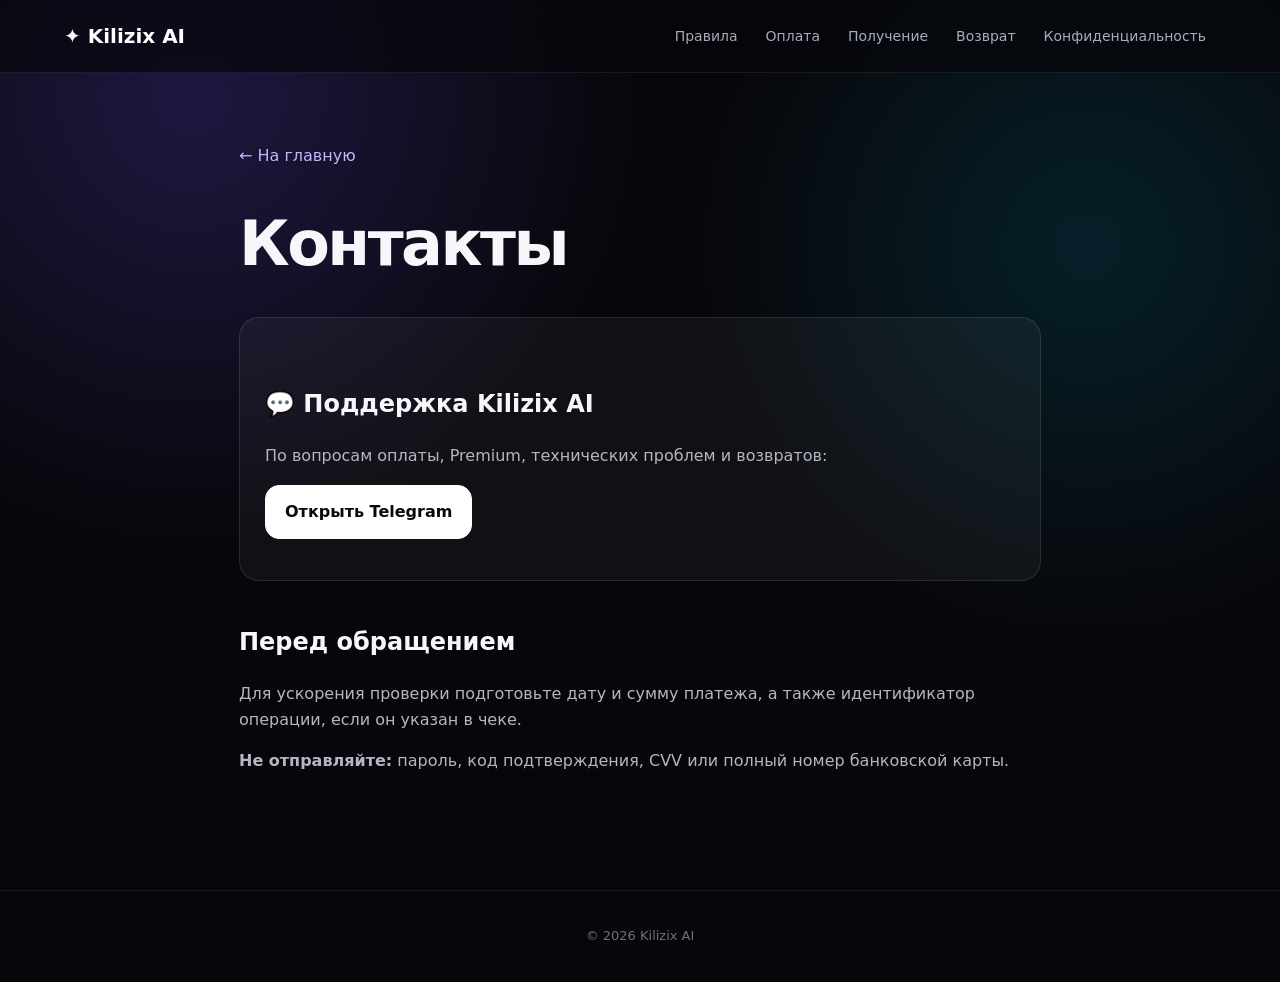
==== contacts.html @ 219e63a4 "Create contacts.html" ====
<!doctype html><html lang="ru"><head><meta charset="utf-8"><meta name="viewport" content="width=device-width,initial-scale=1"><title>Контакты — Kilizix AI</title><link rel="stylesheet" href="style.css"></head><body><header class="nav"><a class="brand" href="index.html">✦ Kilizix AI</a><nav><a href="rules.html">Правила</a><a href="payment.html">Оплата</a><a href="delivery.html">Получение</a><a href="refund.html">Возврат</a><a href="privacy.html">Конфиденциальность</a></nav></header><main class="page"><a class="back" href="index.html">← На главную</a><h1>Контакты</h1><div class="panel"><h2>💬 Поддержка Kilizix AI</h2><p>По вопросам оплаты, Premium, технических проблем и возвратов:</p><p><a class="button primary" href="https://t.me/kilizixAI">Открыть Telegram</a></p></div><h2>Перед обращением</h2><p>Для ускорения проверки подготовьте дату и сумму платежа, а также идентификатор операции, если он указан в чеке.</p><p><strong>Не отправляйте:</strong> пароль, код подтверждения, CVV или полный номер банковской карты.</p></main><footer>© 2026 Kilizix AI</footer></body></html>
---- style.css ----
:root{font-family:Inter,ui-sans-serif,system-ui,-apple-system,BlinkMacSystemFont,"Segoe UI",sans-serif;color:#f7f7fb;background:#07070b;line-height:1.6}*{box-sizing:border-box}body{margin:0;min-height:100vh;background:radial-gradient(circle at 15% 10%,rgba(115,82,255,.22),transparent 32%),radial-gradient(circle at 85% 25%,rgba(0,210,255,.12),transparent 30%),#07070b}.bg{position:fixed;inset:0;pointer-events:none;background:linear-gradient(120deg,transparent 0%,rgba(255,255,255,.025) 45%,transparent 100%)}.nav{position:sticky;top:0;z-index:5;display:flex;align-items:center;justify-content:space-between;gap:24px;padding:18px clamp(20px,5vw,72px);background:rgba(7,7,11,.68);backdrop-filter:blur(22px);border-bottom:1px solid rgba(255,255,255,.08)}.brand{font-weight:800;font-size:20px;color:#fff;text-decoration:none;white-space:nowrap}.brand span{margin-right:7px}nav{display:flex;flex-wrap:wrap;justify-content:flex-end;gap:8px}nav a{color:#aaaabe;text-decoration:none;padding:7px 10px;border-radius:10px;font-size:14px}nav a:hover{color:#fff;background:rgba(255,255,255,.07)}.hero{max-width:1120px;margin:0 auto;padding:100px 24px 70px}.badge{display:inline-block;padding:7px 12px;border:1px solid rgba(255,255,255,.12);border-radius:999px;background:rgba(255,255,255,.05);color:#c9c8d8;font-size:13px}.hero h1{font-size:clamp(44px,7vw,82px);line-height:1.02;letter-spacing:-.055em;margin:22px 0}.hero h1 span{background:linear-gradient(90deg,#fff,#aaa3ff);-webkit-background-clip:text;background-clip:text;color:transparent}.lead{max-width:680px;color:#aaa9ba;font-size:19px}.actions{display:flex;flex-wrap:wrap;gap:12px;margin:30px 0 65px}.button{display:inline-block;text-decoration:none;color:#fff;padding:13px 19px;border-radius:14px;border:1px solid rgba(255,255,255,.13);background:rgba(255,255,255,.06);transition:.2s}.button:hover{transform:translateY(-2px);background:rgba(255,255,255,.1)}.button.primary{background:#fff;color:#09090d;border-color:#fff;font-weight:700}.cards{display:grid;grid-template-columns:repeat(2,1fr);gap:14px}.card{padding:25px;border:1px solid rgba(255,255,255,.1);border-radius:22px;background:rgba(255,255,255,.045);backdrop-filter:blur(18px);color:#fff;text-decoration:none}.card:hover{background:rgba(255,255,255,.075);transform:translateY(-2px)}.card b{display:block;font-size:18px;margin-bottom:7px}.card span{color:#aaa9ba;font-size:14px}.page{max-width:850px;margin:0 auto;padding:70px 24px 100px}.page h1{font-size:clamp(38px,6vw,62px);line-height:1.05;letter-spacing:-.04em}.page h2{margin-top:42px}.page p,.page li{color:#b7b5c4}.panel{padding:25px;border:1px solid rgba(255,255,255,.1);border-radius:20px;background:rgba(255,255,255,.045);margin:22px 0}.price{font-size:34px;font-weight:800;color:#fff}.back{color:#bcb9ff;text-decoration:none}footer{text-align:center;color:#6f6e7b;padding:35px 20px;border-top:1px solid rgba(255,255,255,.07);font-size:13px}@media(max-width:760px){.nav{align-items:flex-start;flex-direction:column}nav{justify-content:flex-start}.hero{padding-top:65px}.cards{grid-template-columns:1fr}}
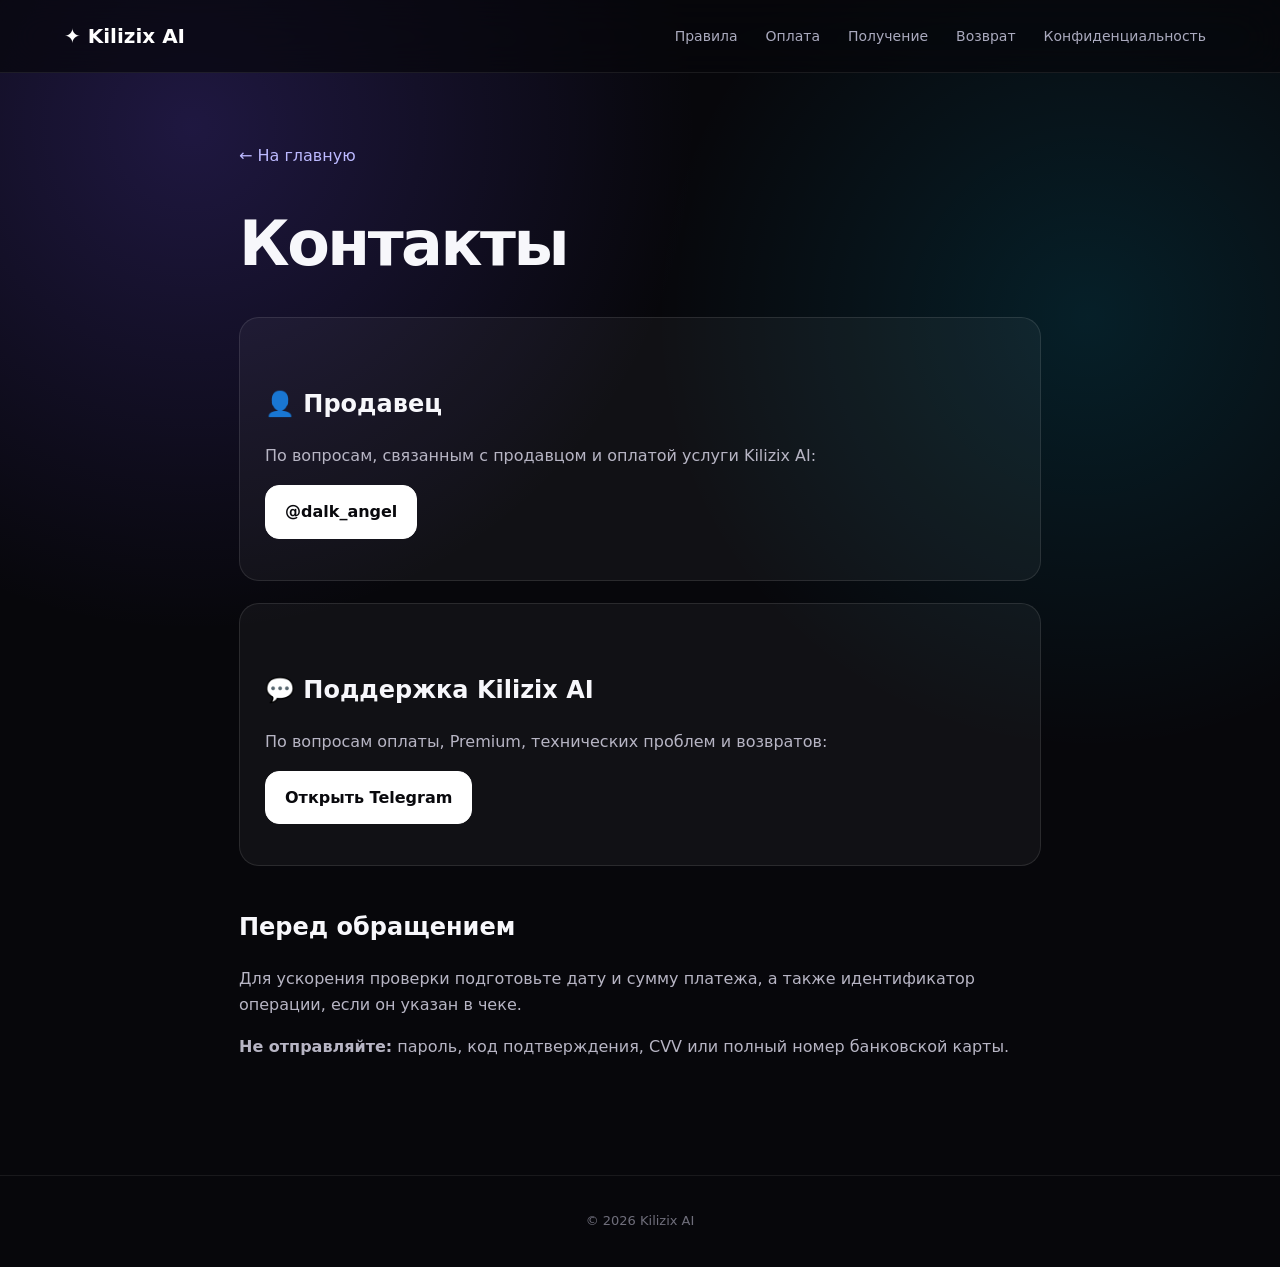
==== commit bb234e49: "Добавить контакты продавца" ====
--- a/contacts.html
+++ b/contacts.html
@@ -1 +1 @@
-<!doctype html><html lang="ru"><head><meta charset="utf-8"><meta name="viewport" content="width=device-width,initial-scale=1"><title>Контакты — Kilizix AI</title><link rel="stylesheet" href="style.css"></head><body><header class="nav"><a class="brand" href="index.html">✦ Kilizix AI</a><nav><a href="rules.html">Правила</a><a href="payment.html">Оплата</a><a href="delivery.html">Получение</a><a href="refund.html">Возврат</a><a href="privacy.html">Конфиденциальность</a></nav></header><main class="page"><a class="back" href="index.html">← На главную</a><h1>Контакты</h1><div class="panel"><h2>💬 Поддержка Kilizix AI</h2><p>По вопросам оплаты, Premium, технических проблем и возвратов:</p><p><a class="button primary" href="https://t.me/kilizixAI">Открыть Telegram</a></p></div><h2>Перед обращением</h2><p>Для ускорения проверки подготовьте дату и сумму платежа, а также идентификатор операции, если он указан в чеке.</p><p><strong>Не отправляйте:</strong> пароль, код подтверждения, CVV или полный номер банковской карты.</p></main><footer>© 2026 Kilizix AI</footer></body></html>+<!doctype html><html lang="ru"><head><meta charset="utf-8"><meta name="viewport" content="width=device-width,initial-scale=1"><title>Контакты — Kilizix AI</title><link rel="stylesheet" href="style.css"></head><body><header class="nav"><a class="brand" href="index.html">✦ Kilizix AI</a><nav><a href="rules.html">Правила</a><a href="payment.html">Оплата</a><a href="delivery.html">Получение</a><a href="refund.html">Возврат</a><a href="privacy.html">Конфиденциальность</a></nav></header><main class="page"><a class="back" href="index.html">← На главную</a><h1>Контакты</h1><div class="panel"><h2>👤 Продавец</h2><p>По вопросам, связанным с продавцом и оплатой услуги Kilizix AI:</p><p><a class="button primary" href="https://t.me/dalk_angel">@dalk_angel</a></p></div><div class="panel"><h2>💬 Поддержка Kilizix AI</h2><p>По вопросам оплаты, Premium, технических проблем и возвратов:</p><p><a class="button primary" href="https://t.me/kilizixAI">Открыть Telegram</a></p></div><h2>Перед обращением</h2><p>Для ускорения проверки подготовьте дату и сумму платежа, а также идентификатор операции, если он указан в чеке.</p><p><strong>Не отправляйте:</strong> пароль, код подтверждения, CVV или полный номер банковской карты.</p></main><footer>© 2026 Kilizix AI</footer></body></html>
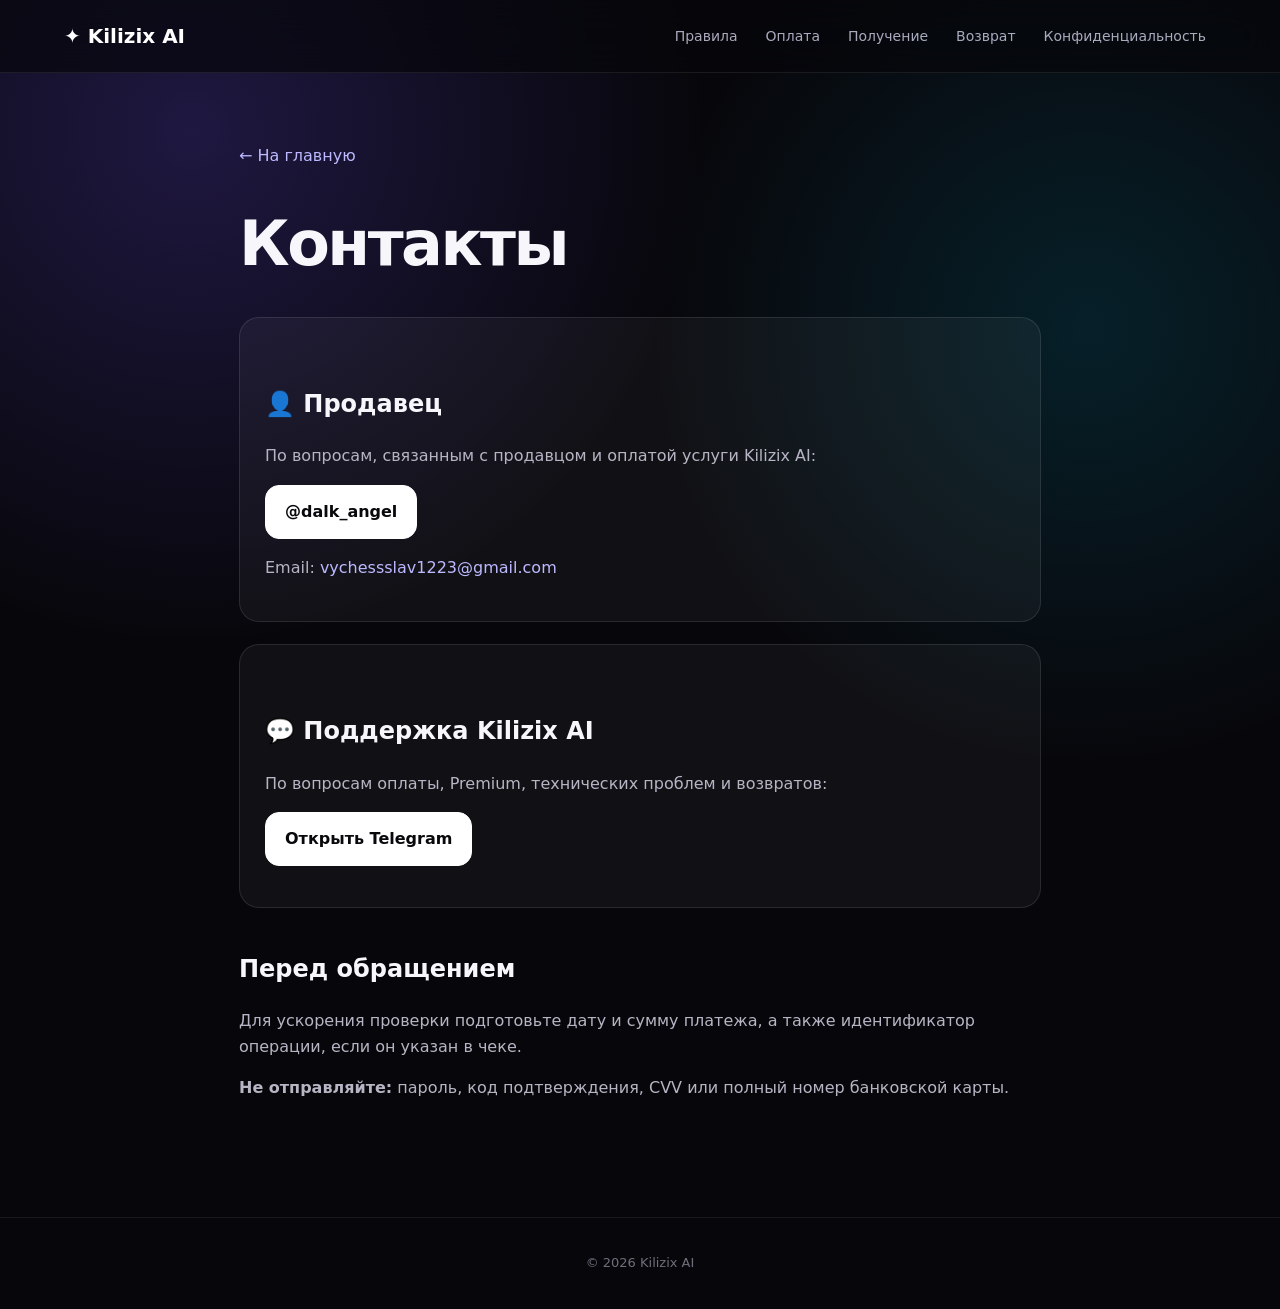
==== commit a2b08864: "Добавить email продавца в контакты" ====
--- a/contacts.html
+++ b/contacts.html
@@ -1 +1 @@
-<!doctype html><html lang="ru"><head><meta charset="utf-8"><meta name="viewport" content="width=device-width,initial-scale=1"><title>Контакты — Kilizix AI</title><link rel="stylesheet" href="style.css"></head><body><header class="nav"><a class="brand" href="index.html">✦ Kilizix AI</a><nav><a href="rules.html">Правила</a><a href="payment.html">Оплата</a><a href="delivery.html">Получение</a><a href="refund.html">Возврат</a><a href="privacy.html">Конфиденциальность</a></nav></header><main class="page"><a class="back" href="index.html">← На главную</a><h1>Контакты</h1><div class="panel"><h2>👤 Продавец</h2><p>По вопросам, связанным с продавцом и оплатой услуги Kilizix AI:</p><p><a class="button primary" href="https://t.me/dalk_angel">@dalk_angel</a></p></div><div class="panel"><h2>💬 Поддержка Kilizix AI</h2><p>По вопросам оплаты, Premium, технических проблем и возвратов:</p><p><a class="button primary" href="https://t.me/kilizixAI">Открыть Telegram</a></p></div><h2>Перед обращением</h2><p>Для ускорения проверки подготовьте дату и сумму платежа, а также идентификатор операции, если он указан в чеке.</p><p><strong>Не отправляйте:</strong> пароль, код подтверждения, CVV или полный номер банковской карты.</p></main><footer>© 2026 Kilizix AI</footer></body></html>+<!doctype html><html lang="ru"><head><meta charset="utf-8"><meta name="viewport" content="width=device-width,initial-scale=1"><title>Контакты — Kilizix AI</title><link rel="stylesheet" href="style.css"></head><body><header class="nav"><a class="brand" href="index.html">✦ Kilizix AI</a><nav><a href="rules.html">Правила</a><a href="payment.html">Оплата</a><a href="delivery.html">Получение</a><a href="refund.html">Возврат</a><a href="privacy.html">Конфиденциальность</a></nav></header><main class="page"><a class="back" href="index.html">← На главную</a><h1>Контакты</h1><div class="panel"><h2>👤 Продавец</h2><p>По вопросам, связанным с продавцом и оплатой услуги Kilizix AI:</p><p><a class="button primary" href="https://t.me/dalk_angel">@dalk_angel</a></p><p>Email: <a class="back" href="mailto:vychessslav1223@gmail.com">vychessslav1223@gmail.com</a></p></div><div class="panel"><h2>💬 Поддержка Kilizix AI</h2><p>По вопросам оплаты, Premium, технических проблем и возвратов:</p><p><a class="button primary" href="https://t.me/kilizixAI">Открыть Telegram</a></p></div><h2>Перед обращением</h2><p>Для ускорения проверки подготовьте дату и сумму платежа, а также идентификатор операции, если он указан в чеке.</p><p><strong>Не отправляйте:</strong> пароль, код подтверждения, CVV или полный номер банковской карты.</p></main><footer>© 2026 Kilizix AI</footer></body></html>
